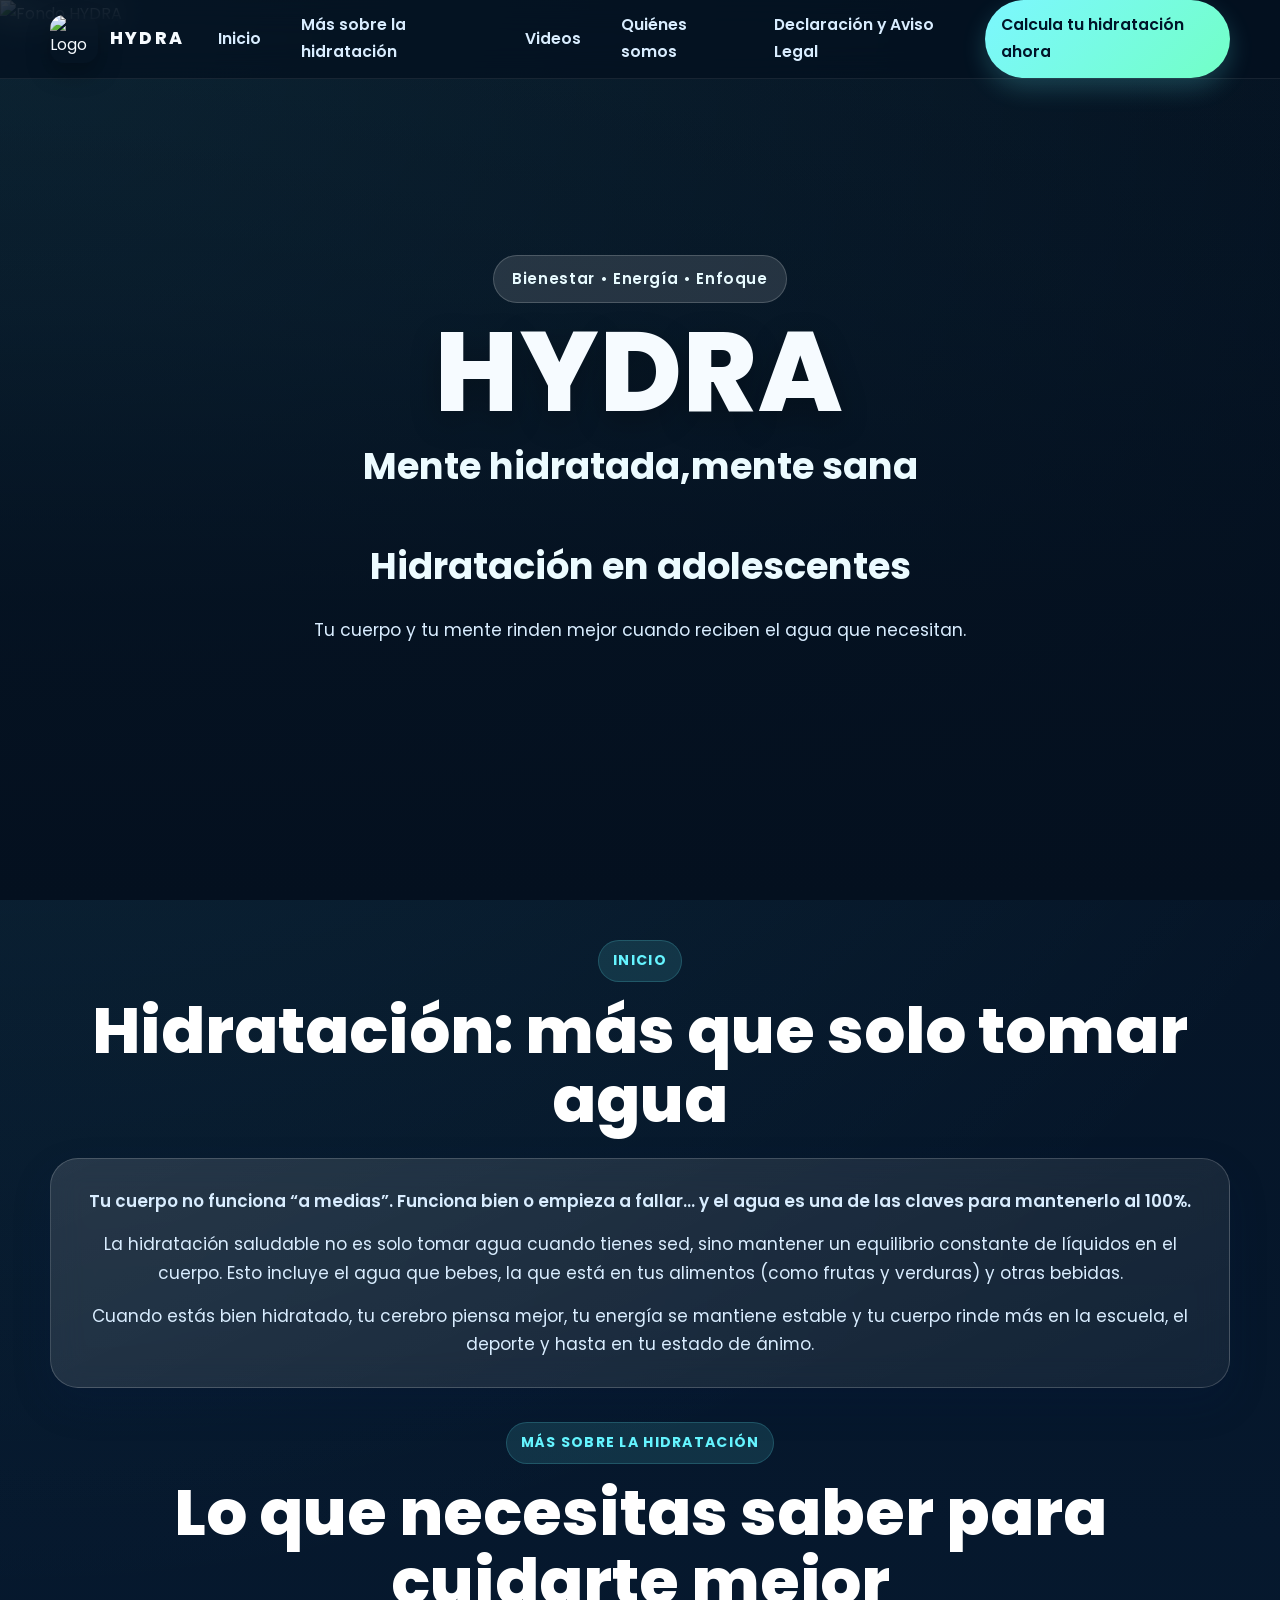
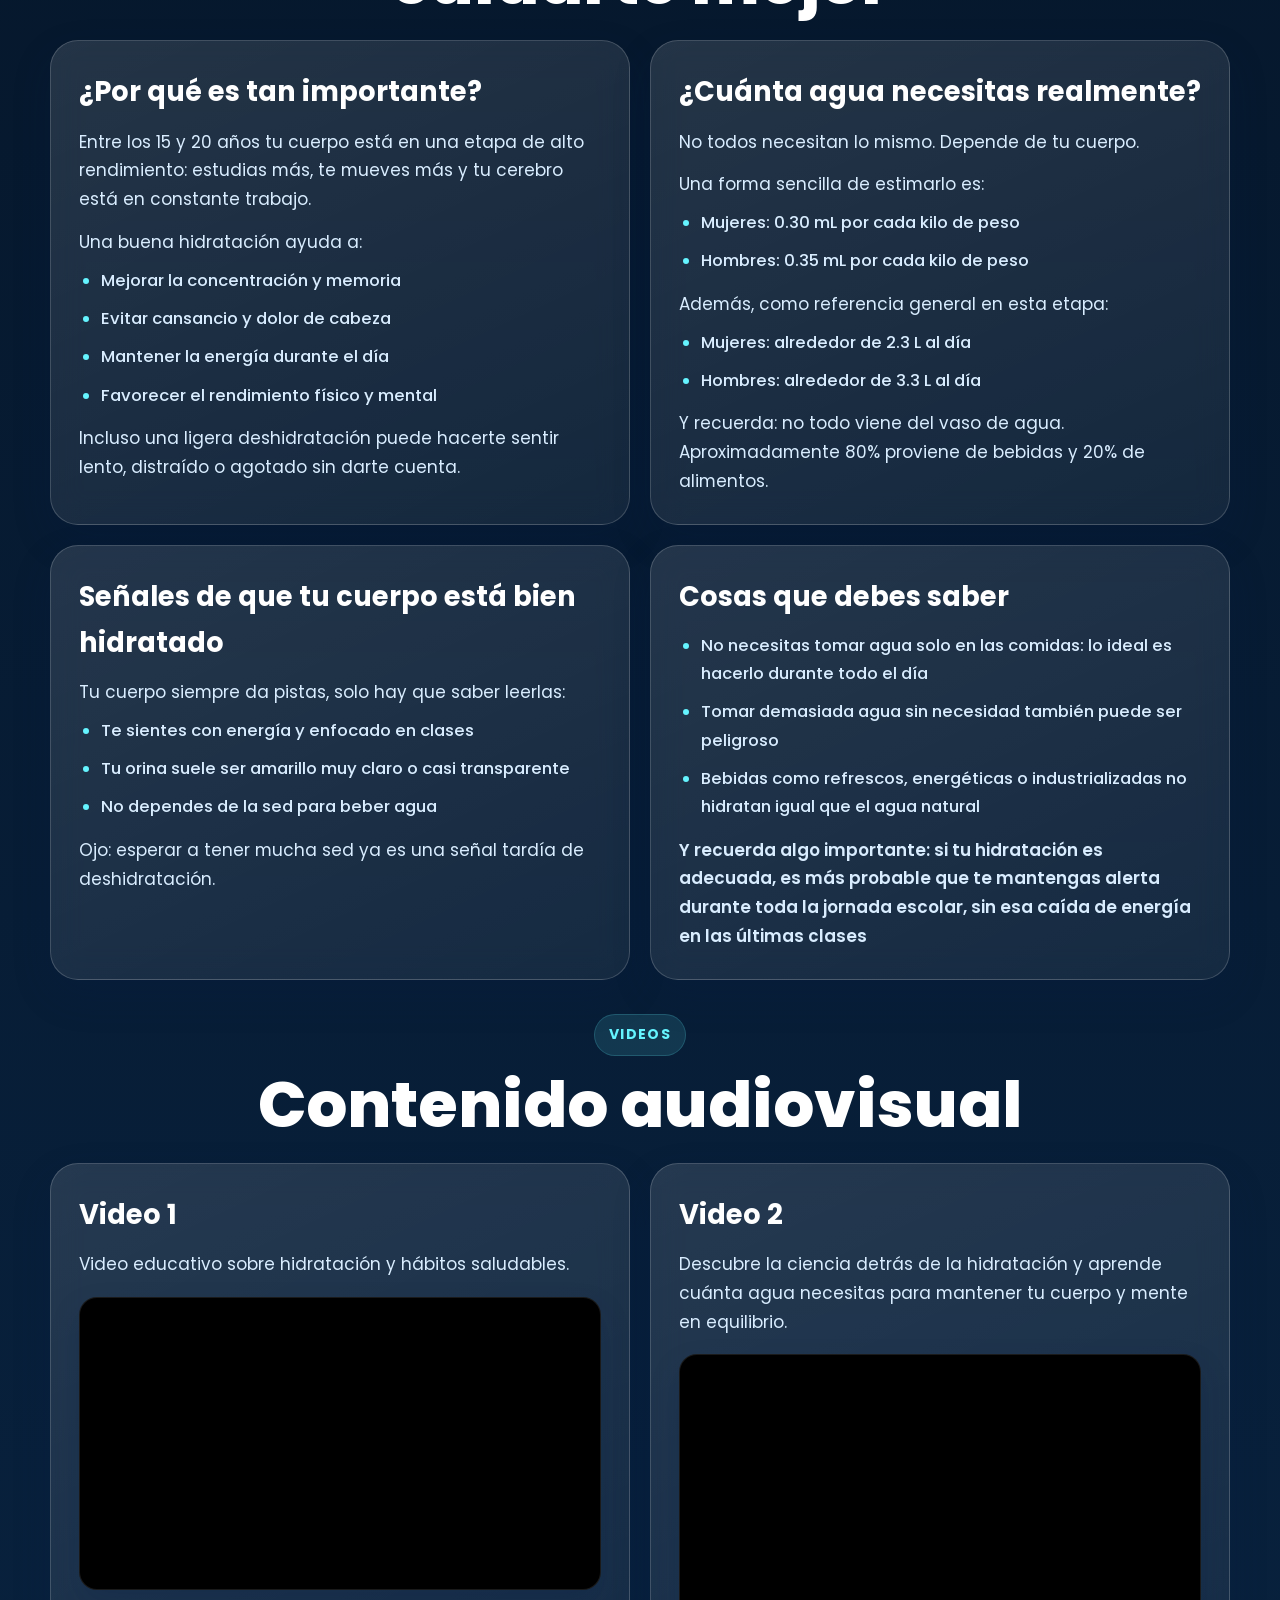
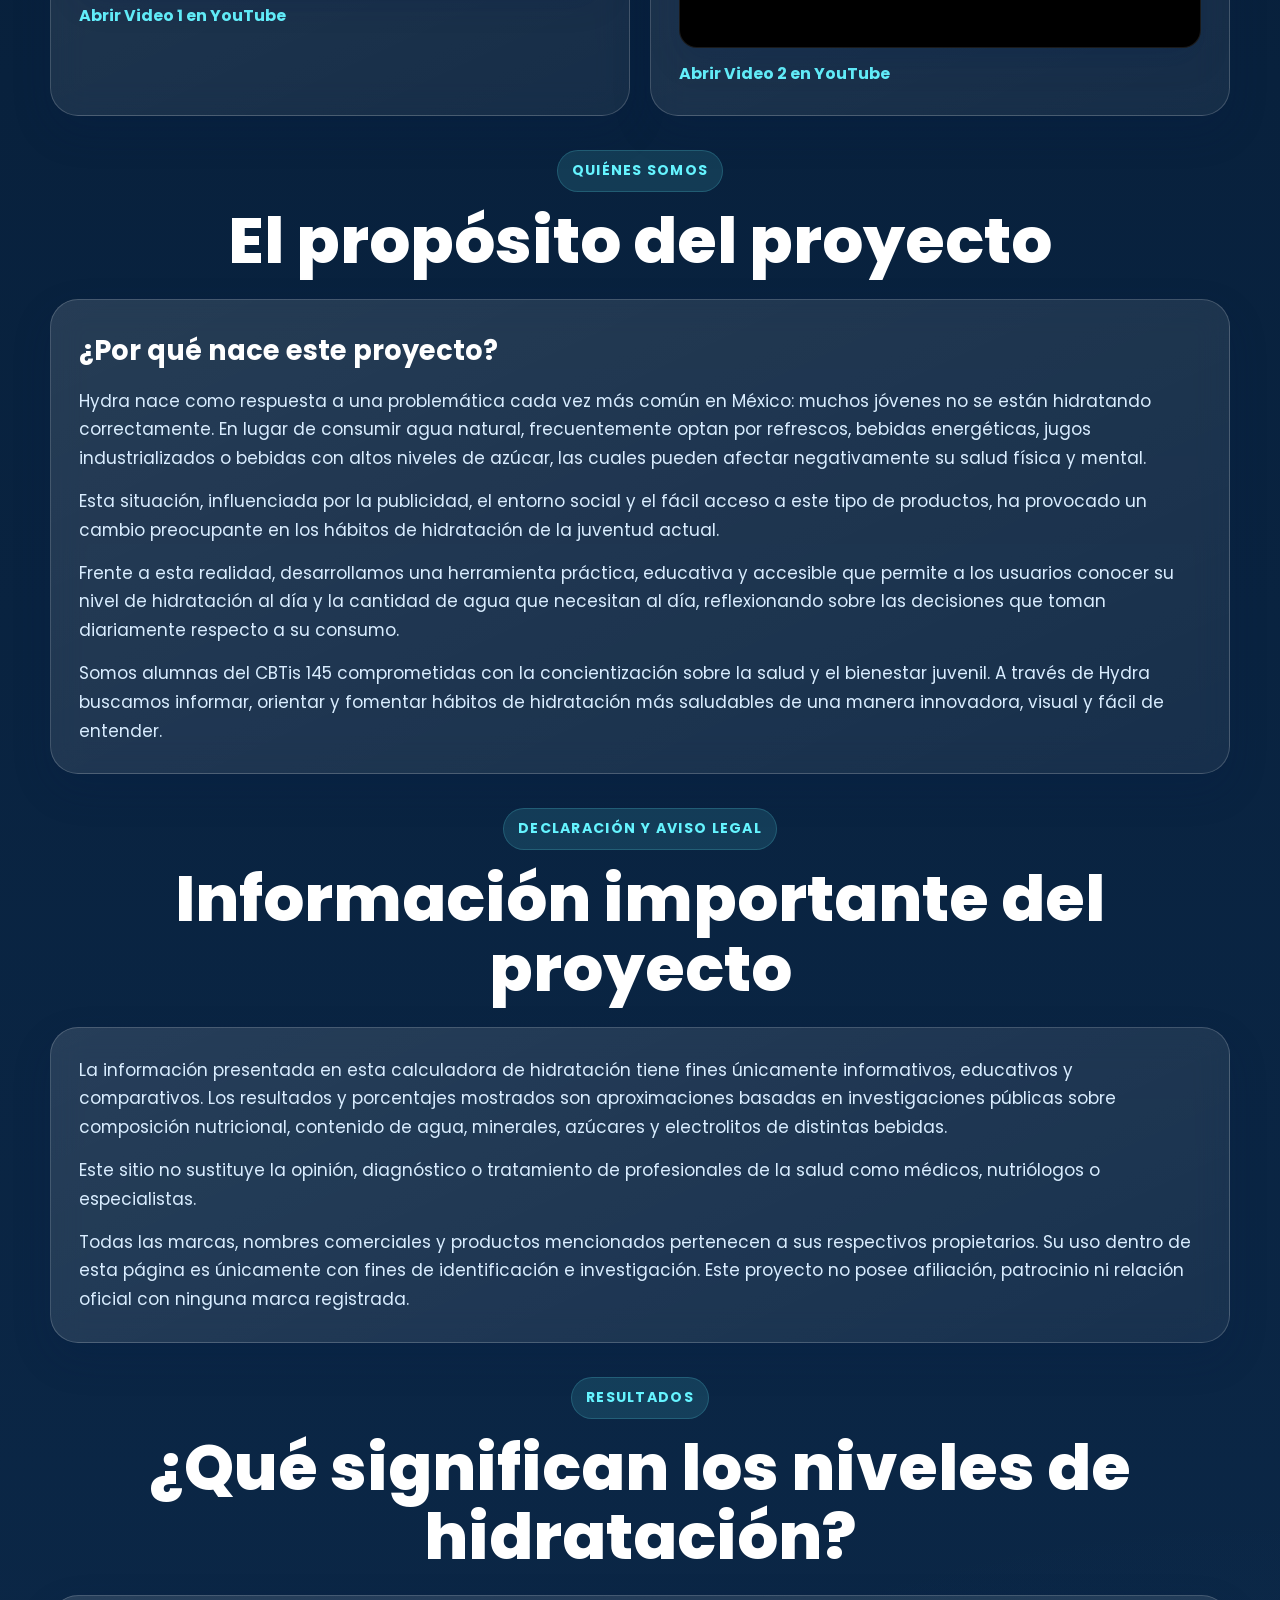
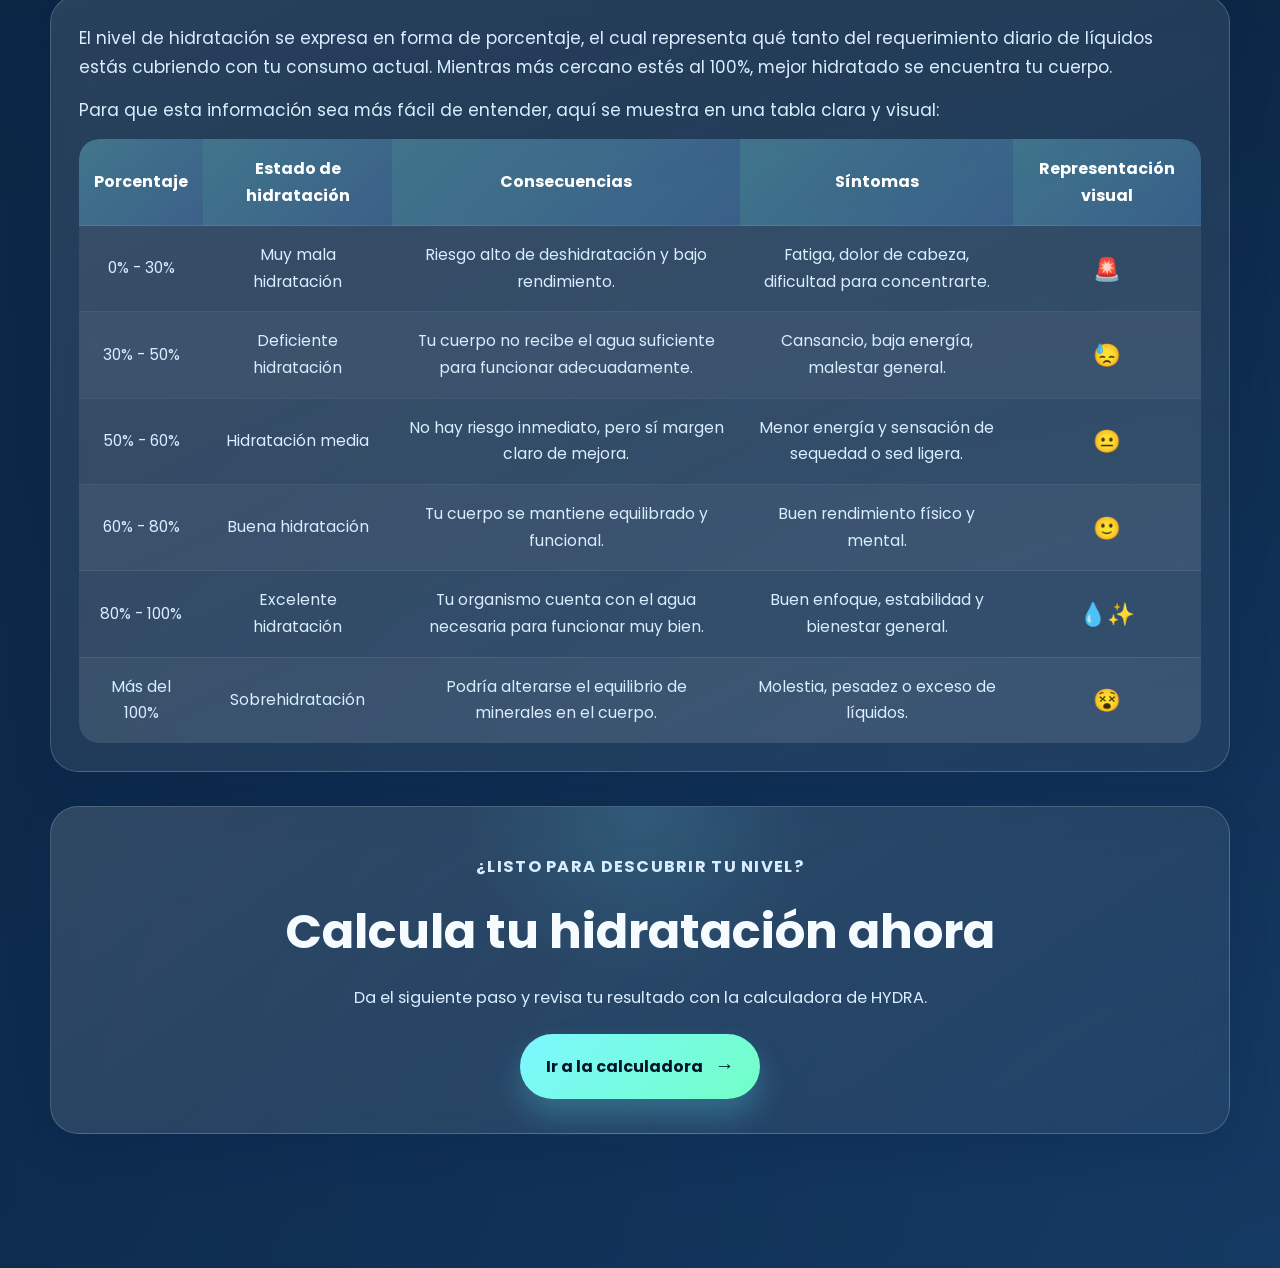
==== index.html @ 24f52bb8 "Add files via upload" ====
<!DOCTYPE html>
<html lang="es-mx">
<head>
  <meta charset="UTF-8">
  <meta name="viewport" content="width=device-width, initial-scale=1.0">
  <title>Hydra -mente sana,mente hidratada . Inicio</title>
  <!--
    Optimización: Se mantienen las pre-conexiones para mejorar la carga de fuentes.
    Se asegura que el enlace a la hoja de estilos principal esté presente.
    El script defer para inicio.js se mantiene para no bloquear el renderizado.
    Ya no puedo más
  -->
  <link rel="preconnect" href="https://fonts.googleapis.com">
  <link rel="preconnect" href="https://fonts.gstatic.com" crossorigin>
  <link href="https://fonts.googleapis.com/css2?family=Poppins:wght@300;400;500;600;700;800&display=swap" rel="stylesheet">
  <link rel="stylesheet" href="estilos.css">
  <script defer src="inicio.js"></script>
</head>
<body>
  <header class="site-header">
    <div class="nav-shell">
      <a href="#inicio" class="brand">
        <img class="brand-logo" src="media/Logo 2.png" alt="Logo HYDRA">
        <span class="brand-name">HYDRA</span>
      </a>

      <button class="nav-toggle" id="navToggle" aria-label="Abrir menú">
        <span></span>
        <span></span>
        <span></span>
      </button>

      <nav class="navbar" id="navbar">
        <ul>
          <li><a href="#inicio">Inicio</a></li>
          <li><a href="#mas-hidratacion">Más sobre la hidratación</a></li>
          <li><a href="#videos">Videos</a></li>
          <li><a href="#quienes-somos">Quiénes somos</a></li>
          <li><a href="#aviso-legal">Declaración y Aviso Legal</a></li>
          <li><a href="calculadora.html" target="_blank" class="nav-cta">Calcula tu hidratación ahora</a></li>
        </ul>
      </nav>
    </div>
  </header>

  <section class="hero" id="inicio">
    <img src="media/Fondo.png" alt="Fondo HYDRA" class="hero-image">
    <div class="hero-overlay"></div>

    <div class="hero-content reveal">
      <p class="hero-badge">Bienestar • Energía • Enfoque</p>
      <h1 class="hero-title">HYDRA</h1>
      <h2 class="hero-subtitle">Mente hidratada,mente sana</h2>
      <br>
      <h4 class="hero-subtitle">Hidratación en adolescentes</h4>
      <p class="hero-copy">Tu cuerpo y tu mente rinden mejor cuando reciben el agua que necesitan.</p>
    </div>
  </section>

  <main class="main-content">
    <section class="content-section reveal">
      <div class="section-heading">
        <span class="section-tag">Inicio</span>
        <h2>Hidratación: más que solo tomar agua</h2>
      </div>

      <div class="content-card intro-card">
        <p class="lead">Tu cuerpo no funciona “a medias”. Funciona bien o empieza a fallar… y el agua es una de las claves para mantenerlo al 100%.</p>
        <p>La hidratación saludable no es solo tomar agua cuando tienes sed, sino mantener un equilibrio constante de líquidos en el cuerpo. Esto incluye el agua que bebes, la que está en tus alimentos (como frutas y verduras) y otras bebidas.</p>
        <p>Cuando estás bien hidratado, tu cerebro piensa mejor, tu energía se mantiene estable y tu cuerpo rinde más en la escuela, el deporte y hasta en tu estado de ánimo.</p>
      </div>
    </section>

    <section class="content-section reveal" id="mas-hidratacion">
      <div class="section-heading">
        <span class="section-tag">Más sobre la hidratación</span>
        <h2>Lo que necesitas saber para cuidarte mejor</h2>
      </div>

      <div class="content-grid">
        <article class="content-card">
          <h3>¿Por qué es tan importante?</h3>
          <p>Entre los 15 y 20 años tu cuerpo está en una etapa de alto rendimiento: estudias más, te mueves más y tu cerebro está en constante trabajo.</p>
          <p>Una buena hidratación ayuda a:</p>
          <ul class="feature-list">
            <li>Mejorar la concentración y memoria</li>
            <li>Evitar cansancio y dolor de cabeza</li>
            <li>Mantener la energía durante el día</li>
            <li>Favorecer el rendimiento físico y mental</li>
          </ul>
          <p>Incluso una ligera deshidratación puede hacerte sentir lento, distraído o agotado sin darte cuenta.</p>
        </article>

        <article class="content-card">
          <h3>¿Cuánta agua necesitas realmente?</h3>
          <p>No todos necesitan lo mismo. Depende de tu cuerpo.</p>
          <p>Una forma sencilla de estimarlo es:</p>
          <ul class="feature-list">
            <li>Mujeres: 0.30 mL por cada kilo de peso</li>
            <li>Hombres: 0.35 mL por cada kilo de peso</li>
          </ul>
          <p>Además, como referencia general en esta etapa:</p>
          <ul class="feature-list">
            <li>Mujeres: alrededor de 2.3 L al día</li>
            <li>Hombres: alrededor de 3.3 L al día</li>
          </ul>
          <p>Y recuerda: no todo viene del vaso de agua. Aproximadamente 80% proviene de bebidas y 20% de alimentos.</p>
        </article>
      </div>

      <div class="content-grid">
        <article class="content-card">
          <h3>Señales de que tu cuerpo está bien hidratado</h3>
          <p>Tu cuerpo siempre da pistas, solo hay que saber leerlas:</p>
          <ul class="feature-list">
            <li>Te sientes con energía y enfocado en clases</li>
            <li>Tu orina suele ser amarillo muy claro o casi transparente</li>
            <li>No dependes de la sed para beber agua</li>
          </ul>
          <p>Ojo: esperar a tener mucha sed ya es una señal tardía de deshidratación.</p>
        </article>

        <article class="content-card">
          <h3>Cosas que debes saber</h3>
          <ul class="feature-list">
            <li>No necesitas tomar agua solo en las comidas: lo ideal es hacerlo durante todo el día</li>
            <li>Tomar demasiada agua sin necesidad también puede ser peligroso</li>
            <li>Bebidas como refrescos, energéticas o industrializadas no hidratan igual que el agua natural</li>
          </ul>
          <p class="highlight-text">Y recuerda algo importante: si tu hidratación es adecuada, es más probable que te mantengas alerta durante toda la jornada escolar, sin esa caída de energía en las últimas clases</p>
        </article>
      </div>
    </section>

    <section class="content-section reveal" id="videos">
      <div class="section-heading">
        <span class="section-tag">Videos</span>
        <h2>Contenido audiovisual</h2>
      </div>

      <div class="content-grid">
        <article class="content-card video-card">
          <h3>Video 1</h3>
          <p>Video educativo sobre hidratación y hábitos saludables.</p>
          <div class="video-frame">
            <!--
              Mejora: Se añade el atributo `loading="lazy"` a los iframes para optimizar el rendimiento.
              Esto retrasa la carga de los iframes hasta que estén cerca del viewport,
              lo cual es crucial para la velocidad de carga inicial de la página,
              especialmente si hay muchos videos.
              El problema de "No aparece la miniatura" suele ser un problema de CSS o de red,
              pero `loading="lazy"` es una buena práctica de optimización.
              Si las miniaturas no aparecen, se recomienda revisar `estilos.css` para asegurar
              que las clases `.video-frame` o `.video-card` no estén ocultando o afectando
              la visualización del iframe o su contenido.
            -->
            <iframe
              width="560"
              height="315"
              src="https://www.youtube.com/embed/zLjnHJ3Zxe4"
              title="YouTube video player"
              frameborder="0"
              allow="accelerometer; autoplay; clipboard-write; encrypted-media; gyroscope; picture-in-picture; web-share"
              referrerpolicy="strict-origin-when-cross-origin"
              allowfullscreen
              loading="lazy"
            ></iframe>
          </div>
          <a class="video-link" href="https://www.youtube.com/watch?v=zLjnHJ3Zxe4" target="_blank" rel="noopener noreferrer">Abrir Video 1 en YouTube</a>
        </article>
        <article class="content-card video-card">
          <h3>Video 2</h3>
          <p>Descubre la ciencia detrás de la hidratación y aprende cuánta agua necesitas para mantener tu cuerpo y mente en equilibrio.</p>
          <div class="video-frame">
            <iframe
              width="560"
              height="315"
              src="https://www.youtube.com/embed/NAk1ChXPbyw"
              title="YouTube video player"
              frameborder="0"
              allow="accelerometer; autoplay; clipboard-write; encrypted-media; gyroscope; picture-in-picture; web-share"
              referrerpolicy="strict-origin-when-cross-origin"
              allowfullscreen
              loading="lazy"
            ></iframe>
          </div>
          <a class="video-link" href="https://www.youtube.com/watch?v=NAk1ChXPbyw" target="_blank" rel="noopener noreferrer">Abrir Video 2 en YouTube</a>
        </article>
      </div>
    </section>

    <section class="content-section reveal" id="quienes-somos">
      <div class="section-heading">
        <span class="section-tag">Quiénes somos</span>
        <h2>El propósito del proyecto</h2>
      </div>

      <div class="content-card">
        <h3>¿Por qué nace este proyecto?</h3>
        <p>Hydra nace como respuesta a una problemática cada vez más común en México: muchos jóvenes no se están hidratando correctamente. En lugar de consumir agua natural, frecuentemente optan por refrescos, bebidas energéticas, jugos industrializados o bebidas con altos niveles de azúcar, las cuales pueden afectar negativamente su salud física y mental.</p>
        <p>Esta situación, influenciada por la publicidad, el entorno social y el fácil acceso a este tipo de productos, ha provocado un cambio preocupante en los hábitos de hidratación de la juventud actual.</p>
        <p>Frente a esta realidad, desarrollamos una herramienta práctica, educativa y accesible que permite a los usuarios conocer su nivel de hidratación al día y la cantidad de agua que necesitan al día, reflexionando sobre las decisiones que toman diariamente respecto a su consumo.</p>
        <p>Somos alumnas del CBTis 145 comprometidas con la concientización sobre la salud y el bienestar juvenil. A través de Hydra buscamos informar, orientar y fomentar hábitos de hidratación más saludables de una manera innovadora, visual y fácil de entender.</p>
      </div>
    </section>

    <section class="content-section reveal" id="aviso-legal">
      <div class="section-heading">
        <span class="section-tag">Declaración y Aviso Legal</span>
        <h2>Información importante del proyecto</h2>
      </div>

      <div class="content-card legal-card">
        <p>La información presentada en esta calculadora de hidratación tiene fines únicamente informativos, educativos y comparativos. Los resultados y porcentajes mostrados son aproximaciones basadas en investigaciones públicas sobre composición nutricional, contenido de agua, minerales, azúcares y electrolitos de distintas bebidas.</p>
        <p>Este sitio no sustituye la opinión, diagnóstico o tratamiento de profesionales de la salud como médicos, nutriólogos o especialistas.</p>
        <p>Todas las marcas, nombres comerciales y productos mencionados pertenecen a sus respectivos propietarios. Su uso dentro de esta página es únicamente con fines de identificación e investigación. Este proyecto no posee afiliación, patrocinio ni relación oficial con ninguna marca registrada.</p>
      </div>
    </section>

    <section class="content-section reveal">
      <div class="section-heading">
        <span class="section-tag">Resultados</span>
        <h2>¿Qué significan los niveles de hidratación?</h2>
      </div>

      <div class="content-card">
        <p>El nivel de hidratación se expresa en forma de porcentaje, el cual representa qué tanto del requerimiento diario de líquidos estás cubriendo con tu consumo actual. Mientras más cercano estés al 100%, mejor hidratado se encuentra tu cuerpo.</p>
        <p>Para que esta información sea más fácil de entender, aquí se muestra en una tabla clara y visual:</p>

        <div class="table-wrap">
          <table class="hydration-table">
            <thead>
              <tr>
                <th>Porcentaje</th>
                <th>Estado de hidratación</th>
                <th>Consecuencias</th>
                <th>Síntomas</th>
                <th>Representación visual</th>
              </tr>
            </thead>
            <tbody>
              <tr><td>0% - 30%</td><td>Muy mala hidratación</td><td>Riesgo alto de deshidratación y bajo rendimiento.</td><td>Fatiga, dolor de cabeza, dificultad para concentrarte.</td><td>🚨</td></tr>
              <tr><td>30% - 50%</td><td>Deficiente hidratación</td><td>Tu cuerpo no recibe el agua suficiente para funcionar adecuadamente.</td><td>Cansancio, baja energía, malestar general.</td><td>😓</td></tr>
              <tr><td>50% - 60%</td><td>Hidratación media</td><td>No hay riesgo inmediato, pero sí margen claro de mejora.</td><td>Menor energía y sensación de sequedad o sed ligera.</td><td>😐</td></tr>
              <tr><td>60% - 80%</td><td>Buena hidratación</td><td>Tu cuerpo se mantiene equilibrado y funcional.</td><td>Buen rendimiento físico y mental.</td><td>🙂</td></tr>
              <tr><td>80% - 100%</td><td>Excelente hidratación</td><td>Tu organismo cuenta con el agua necesaria para funcionar muy bien.</td><td>Buen enfoque, estabilidad y bienestar general.</td><td>💧✨</td></tr>
              <tr><td>Más del 100%</td><td>Sobrehidratación</td><td>Podría alterarse el equilibrio de minerales en el cuerpo.</td><td>Molestia, pesadez o exceso de líquidos.</td><td>😵</td></tr>
            </tbody>
          </table>
        </div>
      </div>
    </section>

    <section class="cta-section reveal">
      <div class="cta-card">
        <p class="cta-label">¿Listo para descubrir tu nivel?</p>
        <h2>Calcula tu hidratación ahora</h2>
        <p>Da el siguiente paso y revisa tu resultado con la calculadora de HYDRA.</p>
        <a href="calculadora.html" target="_blank" class="cta-button">Ir a la calculadora <span>→</span></a>
      </div>
    </section>
  </main>
</body>
</html>
---- estilos.css ----
*{margin:0;padding:0;box-sizing:border-box}
:root{--bg-deep:#04101f;--bg-soft:#0a1d36;--glass:rgba(255,255,255,.12);--glass-strong:rgba(255,255,255,.18);--border-soft:rgba(255,255,255,.18);--text-main:#f6fbff;--text-soft:#d9edff;--text-muted:#a9c9e8;--accent-aqua:#65f4ff;--accent-blue:#4da6ff;--accent-green:#8cffc8;--accent-yellow:#ffe27a;--shadow-main:0 24px 70px rgba(0,0,0,.28);--shadow-soft:0 16px 38px rgba(0,30,70,.18);--radius-xl:28px;--radius-lg:22px;--radius-md:16px;--max-width:1180px;--transition:240ms ease}
html{scroll-behavior:smooth}
body{font-family:"Poppins",sans-serif;background:radial-gradient(circle at top left,rgba(101,244,255,.1),transparent 26%),radial-gradient(circle at bottom right,rgba(77,166,255,.12),transparent 22%),linear-gradient(180deg,#04101f 0%,#08213d 54%,#0d2b4d 100%);color:var(--text-main);line-height:1.7;overflow-x:hidden}
.site-header{position:fixed;top:0;width:100%;z-index:30;backdrop-filter:blur(16px);background:rgba(4,16,31,.72);border-bottom:1px solid rgba(255,255,255,.08)}
.nav-shell{width:min(var(--max-width),calc(100% - 32px));margin:0 auto;min-height:78px;display:flex;align-items:center;justify-content:space-between;gap:18px}
.brand{display:inline-flex;align-items:center;gap:12px;text-decoration:none;color:var(--text-main)}
.brand-logo{width:48px;height:48px;object-fit:cover;border-radius:14px;box-shadow:0 10px 24px rgba(0,0,0,.25)}
.brand-name{font-size:1.08rem;font-weight:800;letter-spacing:.14rem}
.navbar ul{display:flex;align-items:center;gap:8px;list-style:none}
.navbar a{display:inline-block;text-decoration:none;color:var(--text-soft);font-size:.98rem;font-weight:600;padding:12px 16px;border-radius:999px;transition:background var(--transition),color var(--transition),transform var(--transition)}
.navbar a:hover{background:rgba(255,255,255,.1);color:#fff;transform:translateY(-1px)}
.nav-cta{background:linear-gradient(135deg,#7cf7ff,#72ffc6);color:#001428!important;font-weight:700;box-shadow:0 10px 24px rgba(101,244,255,.2)}
.nav-cta:hover{background:linear-gradient(135deg,#91fbff,#93ffd5)}
.nav-toggle{display:none;background:transparent;border:0;cursor:pointer;width:46px;height:46px;border-radius:14px;align-items:center;justify-content:center;flex-direction:column;gap:5px}
.nav-toggle span{display:block;width:22px;height:2px;background:#fff;border-radius:999px}
.hero{position:relative;width:100%;height:100vh;min-height:720px;overflow:hidden}
.hero-image{width:100%;height:100%;object-fit:cover;filter:brightness(95%)}
.hero-overlay{position:absolute;inset:0;background:linear-gradient(to bottom,rgba(4,16,31,.15),rgba(4,16,31,.38),rgba(4,16,31,.86),#04101f)}
.hero-content{position:absolute;inset:0;z-index:2;width:min(var(--max-width),calc(100% - 32px));margin:0 auto;display:grid;place-items:center;text-align:center;align-content:center}
.hero-badge{display:inline-flex;margin-bottom:16px;padding:10px 18px;border-radius:999px;background:rgba(255,255,255,.12);border:1px solid rgba(255,255,255,.18);color:#e8fbff;font-size:.95rem;font-weight:600;letter-spacing:.04rem}
.hero-title{font-size:clamp(3.7rem,10vw,7rem);line-height:.95;font-weight:800;letter-spacing:.08rem;text-shadow:0 10px 30px rgba(0,0,0,.28)}
.hero-subtitle{margin-top:10px;font-size:clamp(1.6rem,3vw,2.3rem);color:#ecfbff;font-weight:700}
.hero-copy{margin-top:18px;max-width:720px;font-size:1.08rem;color:var(--text-soft)}
.main-content{width:100%;padding:40px 16px 100px}
.content-section,.cta-section{width:min(var(--max-width),100%);margin:0 auto 34px}
.section-heading{text-align:center;margin-bottom:24px}
.section-tag{display:inline-block;padding:8px 14px;border-radius:999px;background:rgba(101,244,255,.12);border:1px solid rgba(101,244,255,.18);color:var(--accent-aqua);font-size:.88rem;font-weight:700;text-transform:uppercase;letter-spacing:.08rem}
.section-heading h2{margin-top:14px;font-size:clamp(2.5rem,5vw,4rem);line-height:1.08;color:#fff;font-weight:800}
.content-card,.cta-card{background:linear-gradient(155deg,rgba(255,255,255,.12),rgba(255,255,255,.06));border:1px solid var(--border-soft);border-radius:var(--radius-xl);box-shadow:var(--shadow-soft);backdrop-filter:blur(16px)}
.content-card{padding:28px}
.content-card h3{font-size:1.7rem;margin-bottom:12px;color:#fff}
.content-card p{font-size:1.06rem;color:var(--text-soft)}
.content-card p+p,.content-card ul+p,.content-card .mini-grid,.content-card .formula-text,.content-card .table-wrap{margin-top:14px}
.intro-card{text-align:center}
.lead{font-size:1.35rem;font-weight:600;color:#fff}
.highlight-text{font-weight:600;color:#fff}
.content-grid{display:grid;grid-template-columns:repeat(2,minmax(0,1fr));gap:20px;margin-top:20px}
.feature-list{margin-top:10px;padding-left:22px}
.feature-list li{color:var(--text-soft);font-size:1.04rem;margin-bottom:10px;font-weight:500}
.feature-list li::marker{color:var(--accent-aqua)}
.mini-grid{display:grid;grid-template-columns:repeat(2,minmax(0,1fr));gap:14px}
.mini-card{padding:18px;border-radius:var(--radius-md);text-align:center;font-weight:700;background:linear-gradient(135deg,rgba(101,244,255,.14),rgba(77,166,255,.12));border:1px solid rgba(255,255,255,.12);color:#fff}
.formula-text{padding:16px 18px;border-radius:var(--radius-md);background:rgba(255,255,255,.09);border-left:4px solid var(--accent-green);font-weight:700;color:#fff}

/* --- AJUSTES PARA VIDEOS --- */
.video-card .video-frame {
    margin-top: 18px;
    position: relative;
    width: 100%;
    aspect-ratio: 16/9;
    border-radius: 18px;
    overflow: hidden;
    background: #000;
    border: 1px solid rgba(255,255,255,.1);
    box-shadow: 0 14px 30px rgba(0,30,70,.18);
    cursor: pointer; /* Indica que es clicable */
}

.video-frame iframe {
    width: 100%;
    height: 100%;
    display: block;
    border: 0;
}

.video-thumb {
    width: 100%;
    height: 100%;
    object-fit: cover;
    transition: transform 0.5s ease, filter 0.3s ease;
    filter: brightness(0.8);
}

.video-frame:hover .video-thumb {
    transform: scale(1.05);
    filter: brightness(1);
}

/* Botón de Play personalizado */
.play-button-overlay {
    position: absolute;
    top: 50%;
    left: 50%;
    transform: translate(-50%, -50%);
    width: 70px;
    height: 70px;
    background: rgba(101, 244, 255, 0.9);
    color: #04101f;
    border-radius: 50%;
    display: flex;
    align-items: center;
    justify-content: center;
    font-size: 1.8rem;
    padding-left: 5px; /* Ajuste para centrar el icono de play */
    box-shadow: 0 0 30px rgba(101, 244, 255, 0.4);
    transition: all 0.3s ease;
    pointer-events: none; /* No estorba al clic del contenedor */
}

.video-frame:hover .play-button-overlay {
    background: #fff;
    transform: translate(-50%, -50%) scale(1.1);
    box-shadow: 0 0 40px rgba(255, 255, 255, 0.6);
}

/* --- RESTO DE TUS ESTILOS --- */
.video-link{display:inline-block;margin-top:12px;color:var(--accent-aqua);font-weight:700;text-decoration:none;transition:color var(--transition),transform var(--transition)}
.video-link:hover{color:#fff;transform:translateY(-1px)}
.table-wrap{overflow-x:auto;border-radius:20px}
.hydration-table{width:100%;border-collapse:collapse;min-width:780px;overflow:hidden;border-radius:20px;background:rgba(255,255,255,.08)}
.hydration-table thead th{background:linear-gradient(135deg,rgba(101,244,255,.24),rgba(77,166,255,.22));color:#fff;font-size:1rem;font-weight:700;padding:16px 14px;text-align:center}
.hydration-table tbody td{padding:16px 14px;text-align:center;color:var(--text-soft);font-size:.98rem;border-top:1px solid rgba(255,255,255,.08)}
.hydration-table tbody tr:nth-child(even){background:rgba(255,255,255,.04)}
.hydration-table tbody tr:hover{background:rgba(101,244,255,.08)}
.hydration-table tbody td:last-child{font-size:1.4rem}
.cta-card{text-align:center;padding:34px 24px;background:radial-gradient(circle at top center,rgba(101,244,255,.12),transparent 26%),linear-gradient(145deg,rgba(255,255,255,.14),rgba(255,255,255,.06))}
.cta-label{color:var(--accent-aqua);font-weight:700;text-transform:uppercase;letter-spacing:.08rem;font-size:.9rem}
.cta-card h2{margin-top:10px;font-size:clamp(2rem,4vw,3rem)}
.cta-card p{margin-top:12px;color:var(--text-soft);font-size:1.02rem}
.cta-button{margin-top:22px;display:inline-flex;align-items:center;gap:12px;padding:16px 26px;border-radius:999px;text-decoration:none;font-weight:700;font-size:1rem;color:#001428;background:linear-gradient(135deg,#7cf7ff,#72ffc6);box-shadow:0 16px 30px rgba(101,244,255,.24);transition:transform var(--transition),box-shadow var(--transition),filter var(--transition)}
.cta-button:hover{transform:translateY(-3px) scale(1.01);box-shadow:0 18px 34px rgba(101,244,255,.32);filter:saturate(1.08)}
.cta-button span{font-size:1.2rem}
.reveal{opacity:0;transform:translateY(28px);transition:opacity .7s ease,transform .7s ease}
.reveal.is-visible{opacity:1;transform:translateY(0)}
@media (max-width:960px){.content-grid,.mini-grid{grid-template-columns:1fr}.nav-toggle{display:inline-flex}.navbar{position:absolute;top:78px;left:16px;right:16px;display:none;background:rgba(4,16,31,.94);border:1px solid rgba(255,255,255,.08);border-radius:20px;padding:12px;box-shadow:var(--shadow-main)}.navbar.open{display:block}.navbar ul{flex-direction:column;align-items:stretch}.navbar a{width:100%;text-align:center}.nav-cta{margin-top:6px}}
@media (max-width:640px){.hero{min-height:640px}.hero-title{font-size:3.3rem}.hero-subtitle{font-size:1.35rem}.content-card,.cta-card{padding:22px 18px}.content-card h3{font-size:1.35rem}.content-card p,.feature-list li{font-size:.98rem}.section-heading h2{font-size:2.2rem}}
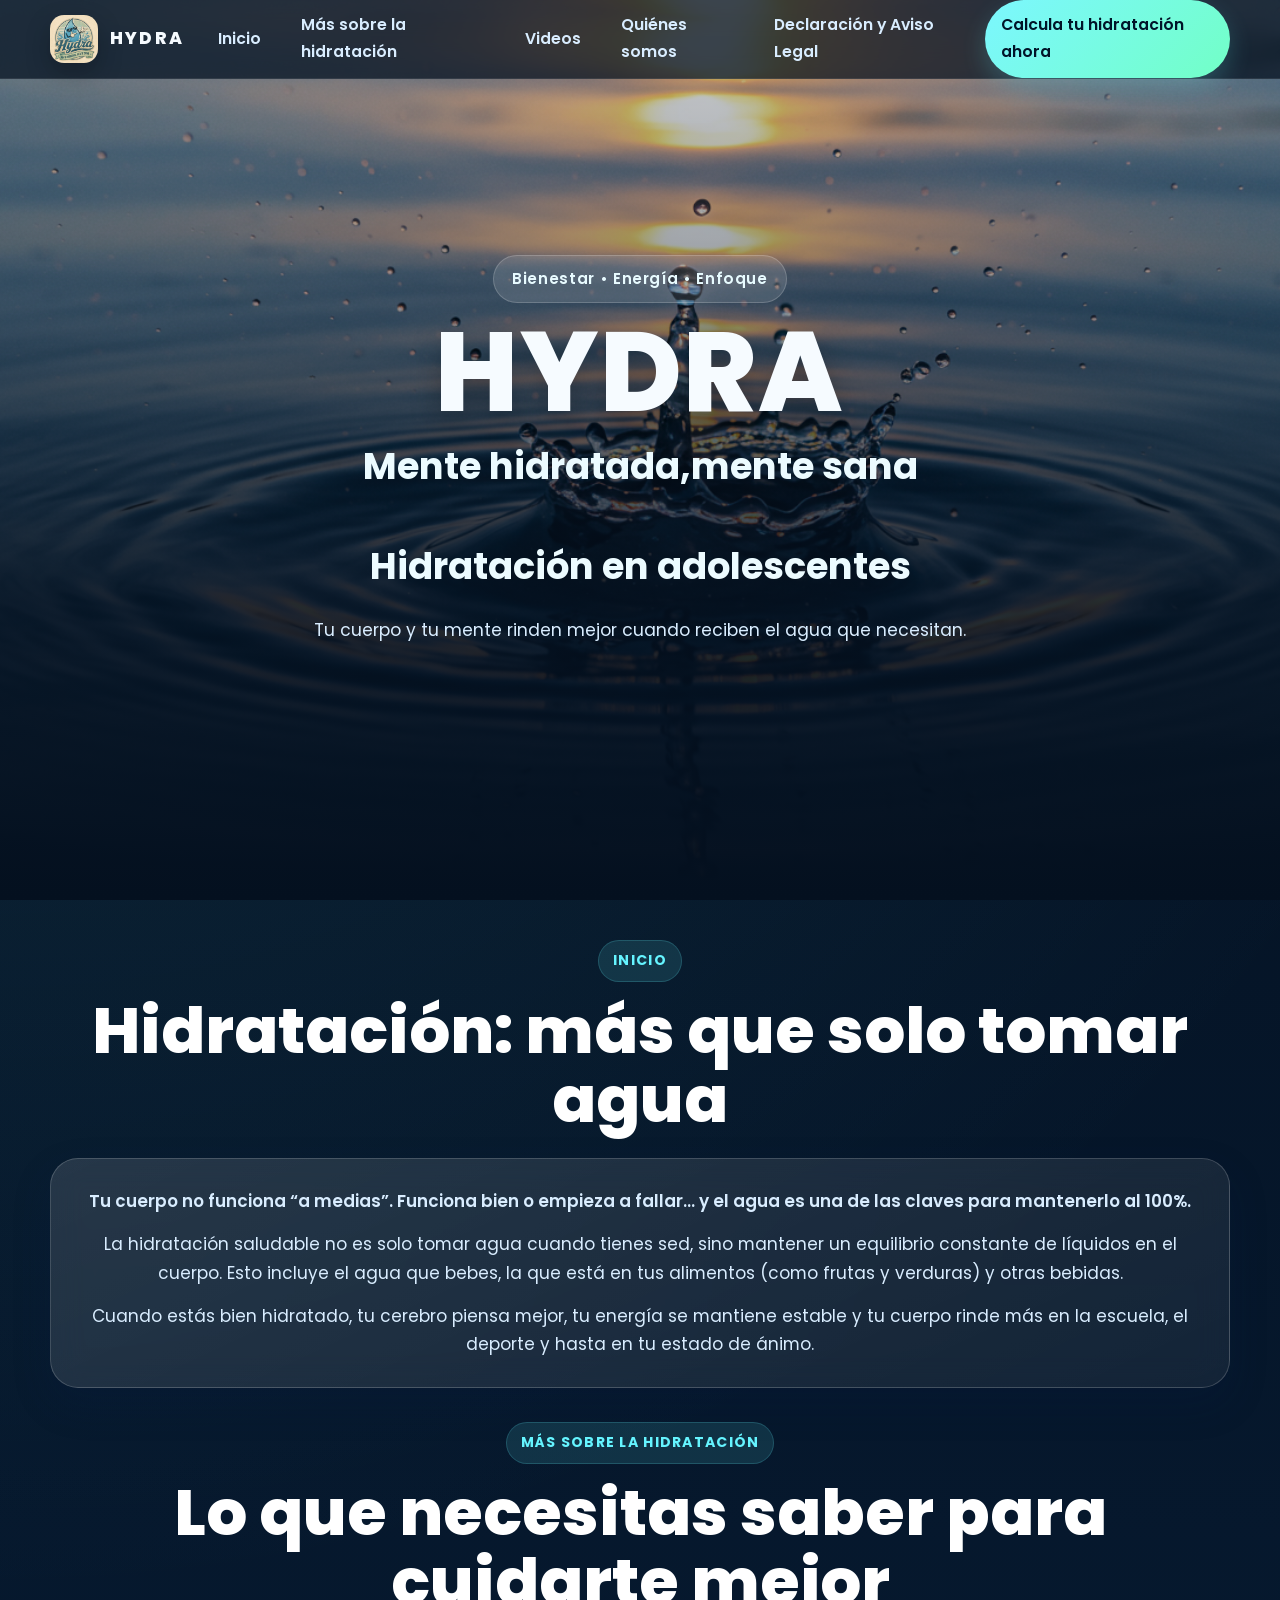
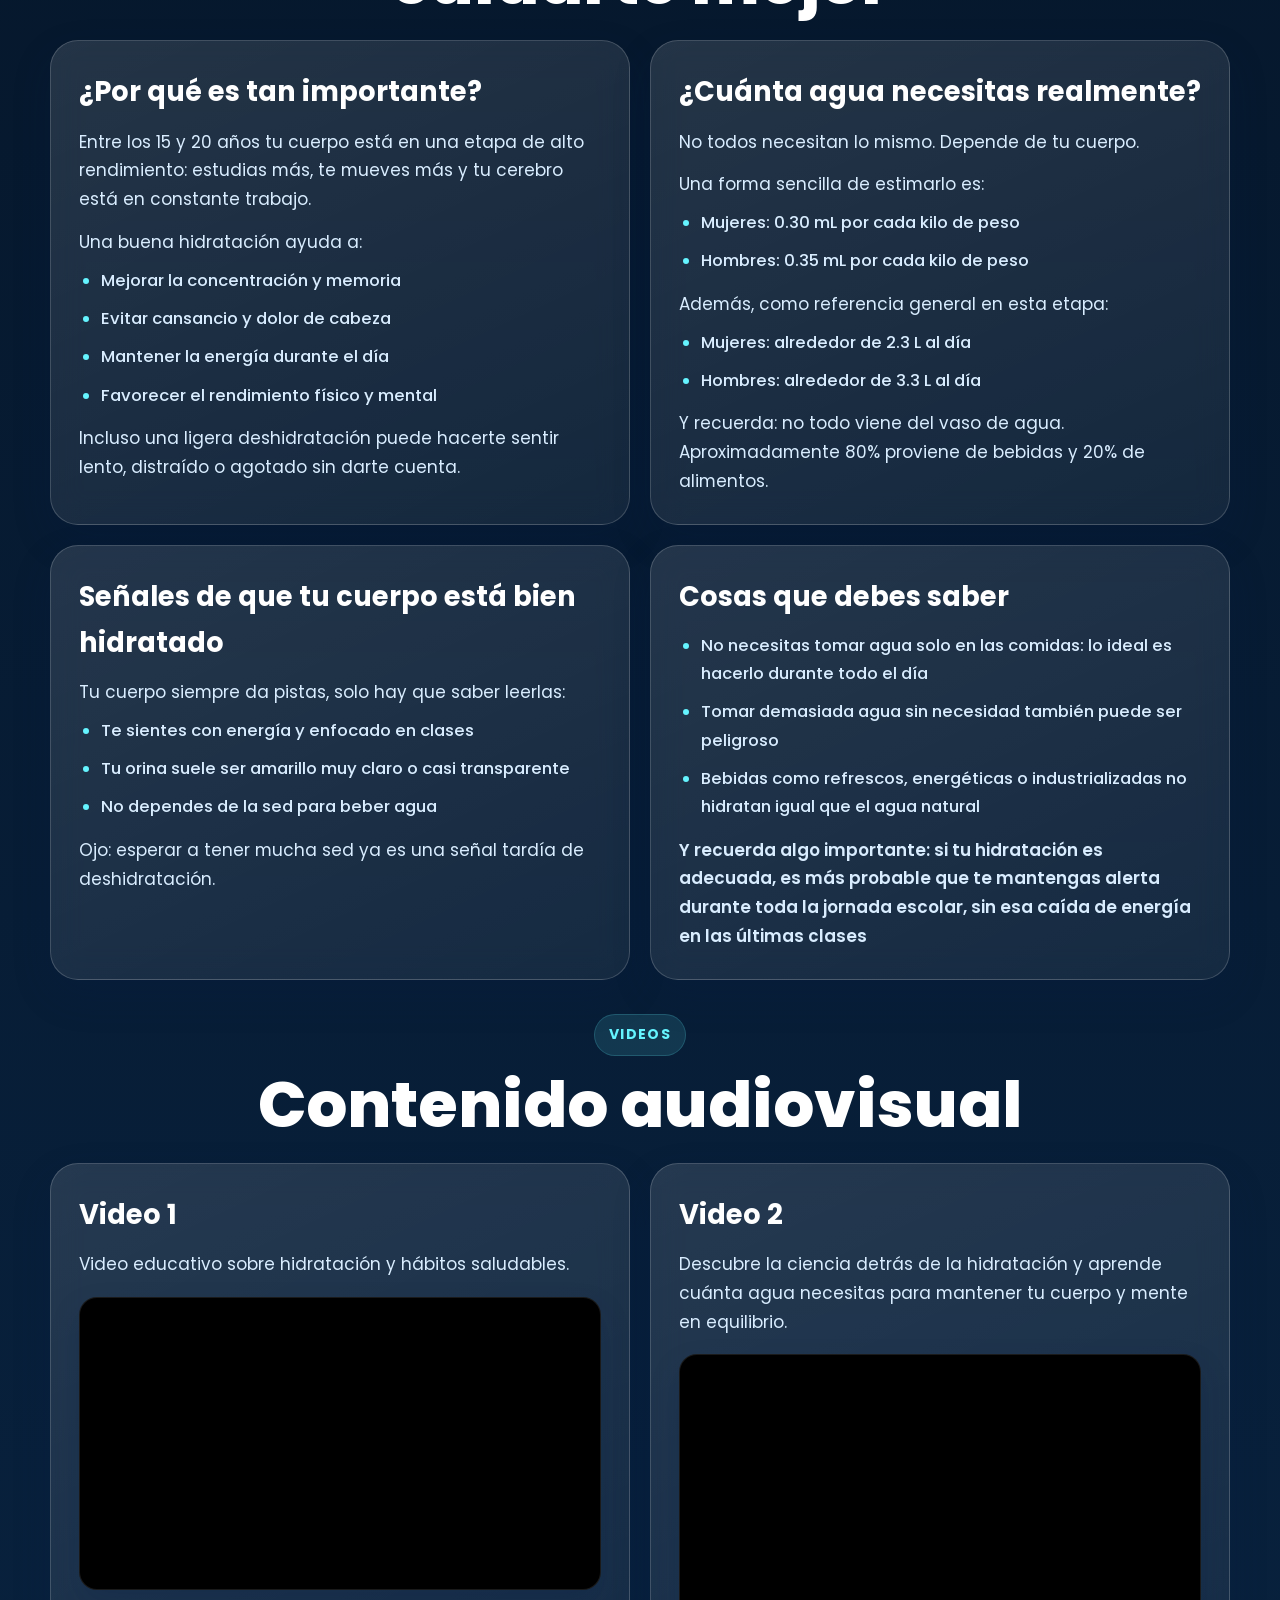
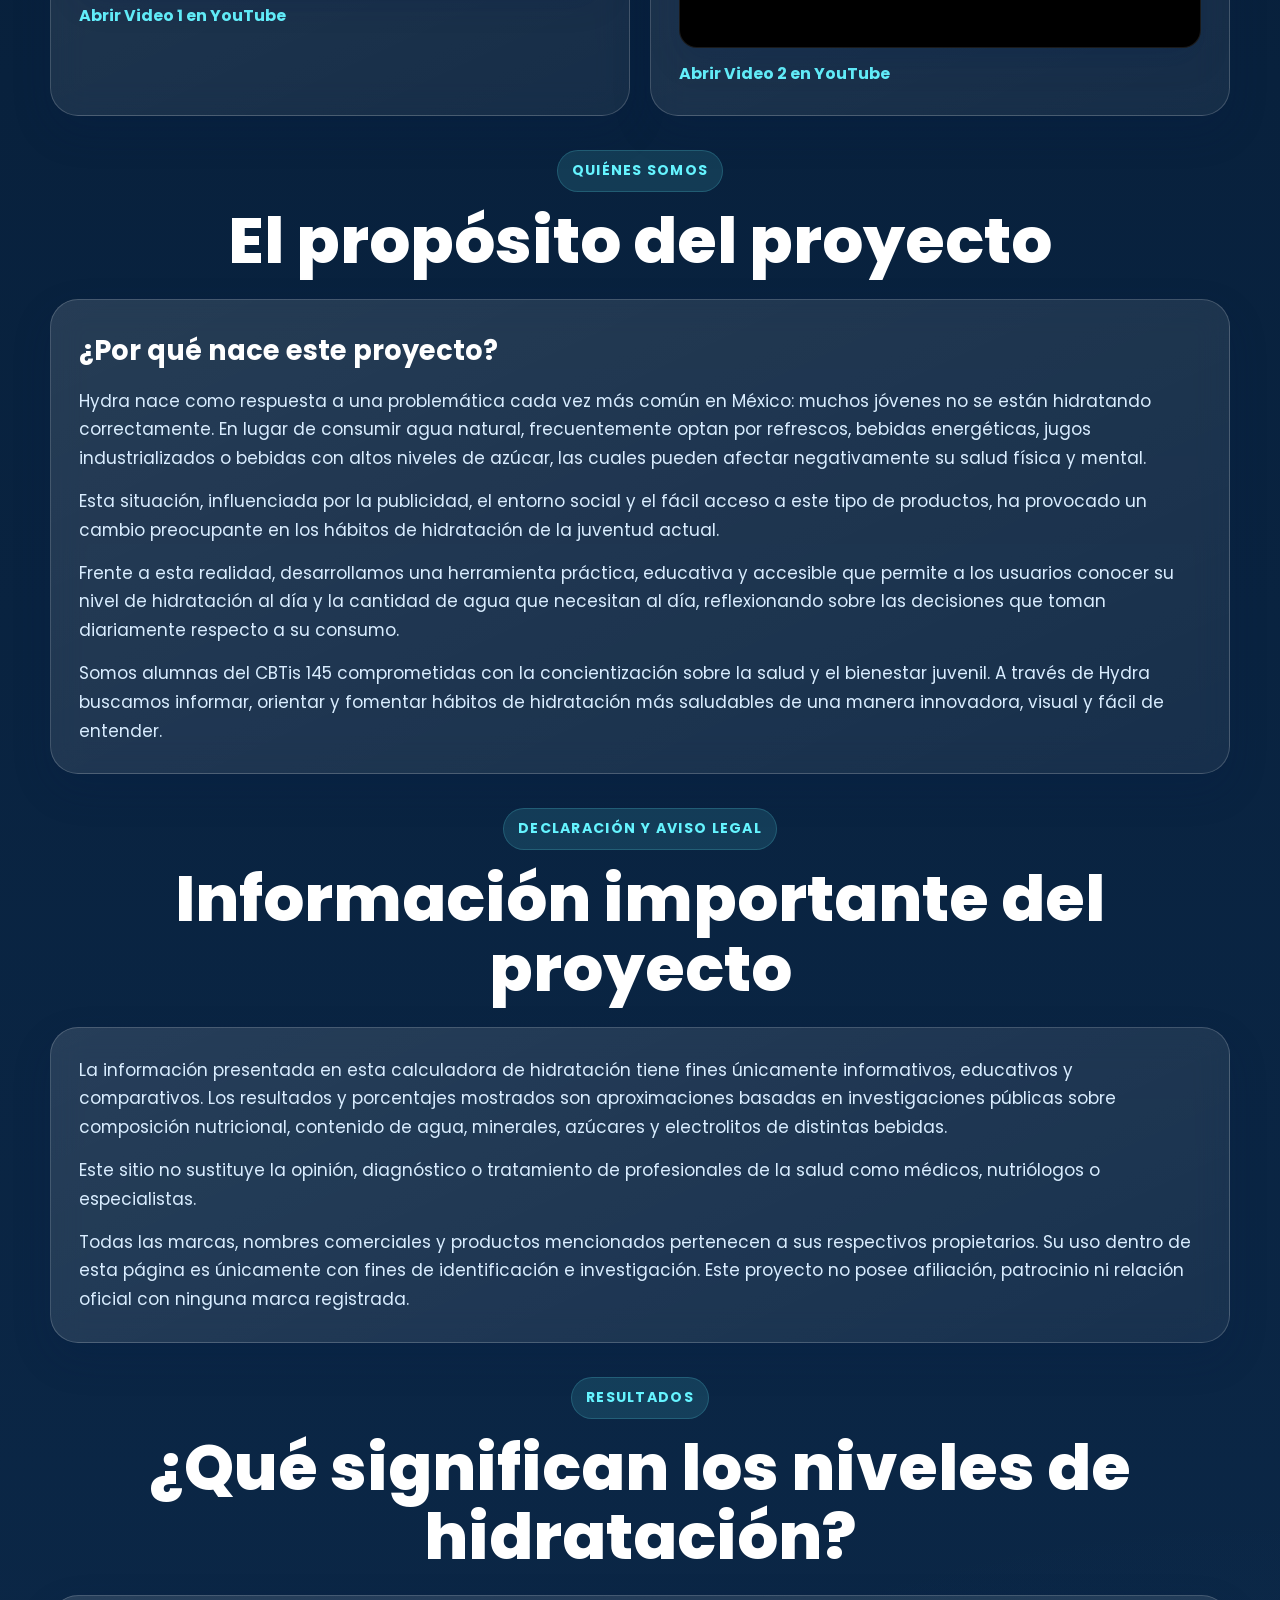
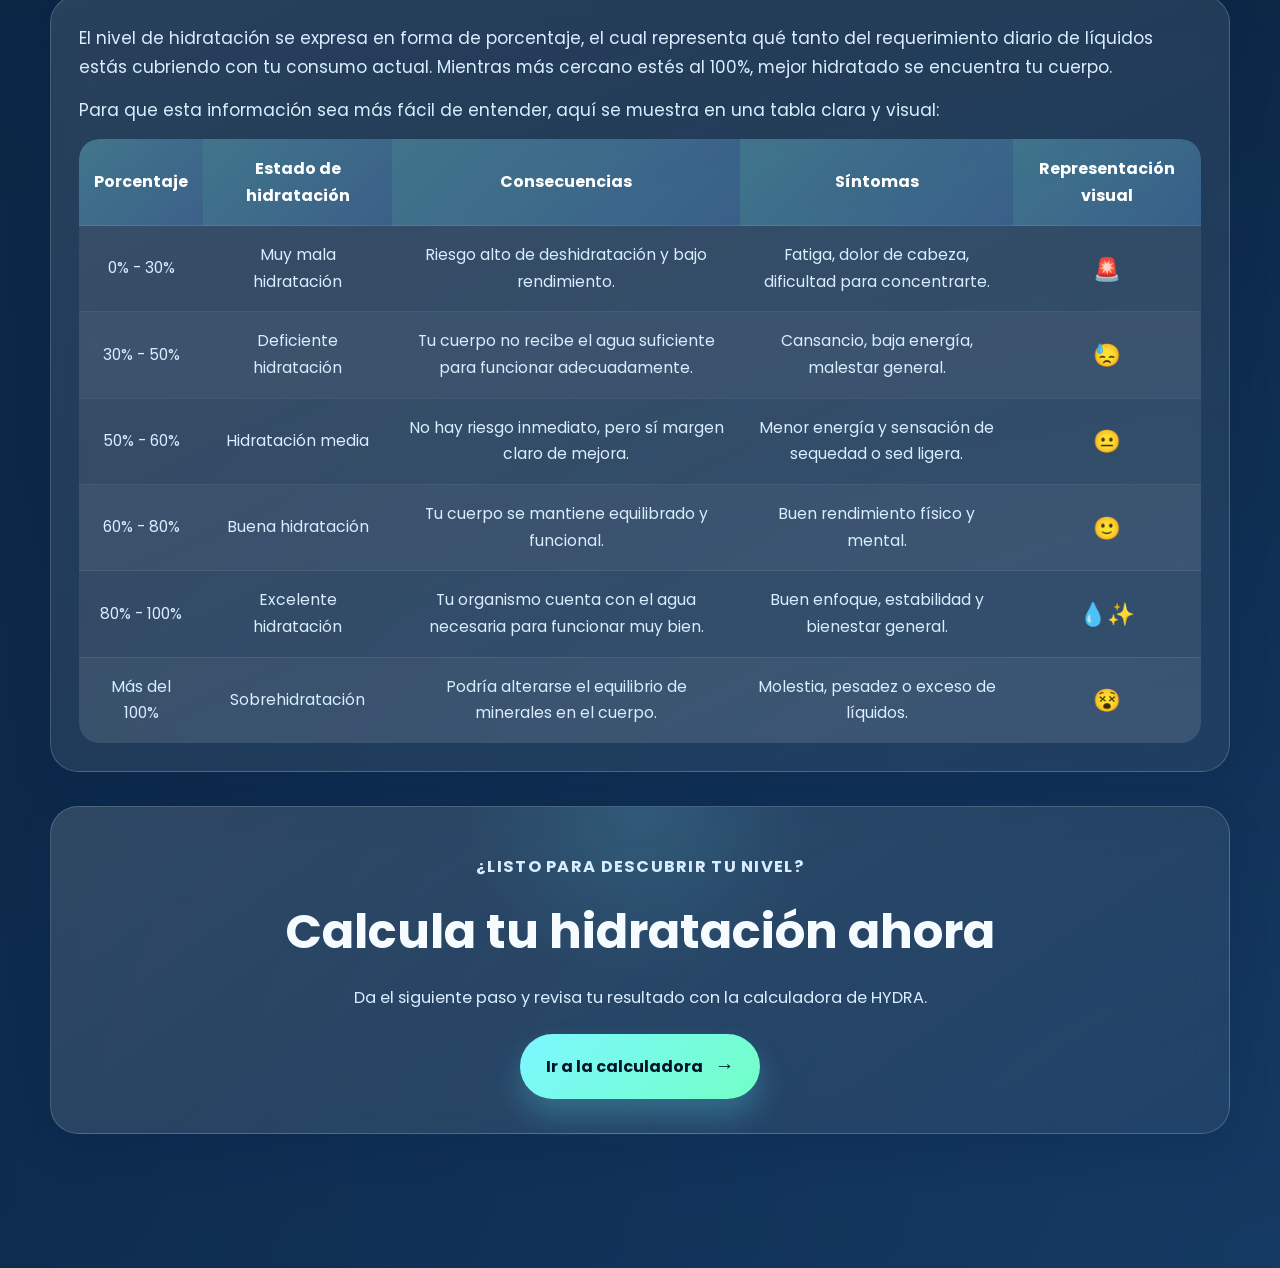
==== commit 6aa47654: "Update index.html" ====
--- a/index.html
+++ b/index.html
@@ -20,7 +20,7 @@
   <header class="site-header">
     <div class="nav-shell">
       <a href="#inicio" class="brand">
-        <img class="brand-logo" src="media/Logo 2.png" alt="Logo HYDRA">
+        <img class="brand-logo" src="./logo_2.png" alt="Logo HYDRA">
         <span class="brand-name">HYDRA</span>
       </a>
 
@@ -44,7 +44,7 @@
   </header>
 
   <section class="hero" id="inicio">
-    <img src="media/Fondo.png" alt="Fondo HYDRA" class="hero-image">
+    <img src="./fondo.png" alt="Fondo HYDRA" class="hero-image">
     <div class="hero-overlay"></div>
 
     <div class="hero-content reveal">
@@ -261,4 +261,4 @@
     </section>
   </main>
 </body>
-</html>+</html>
